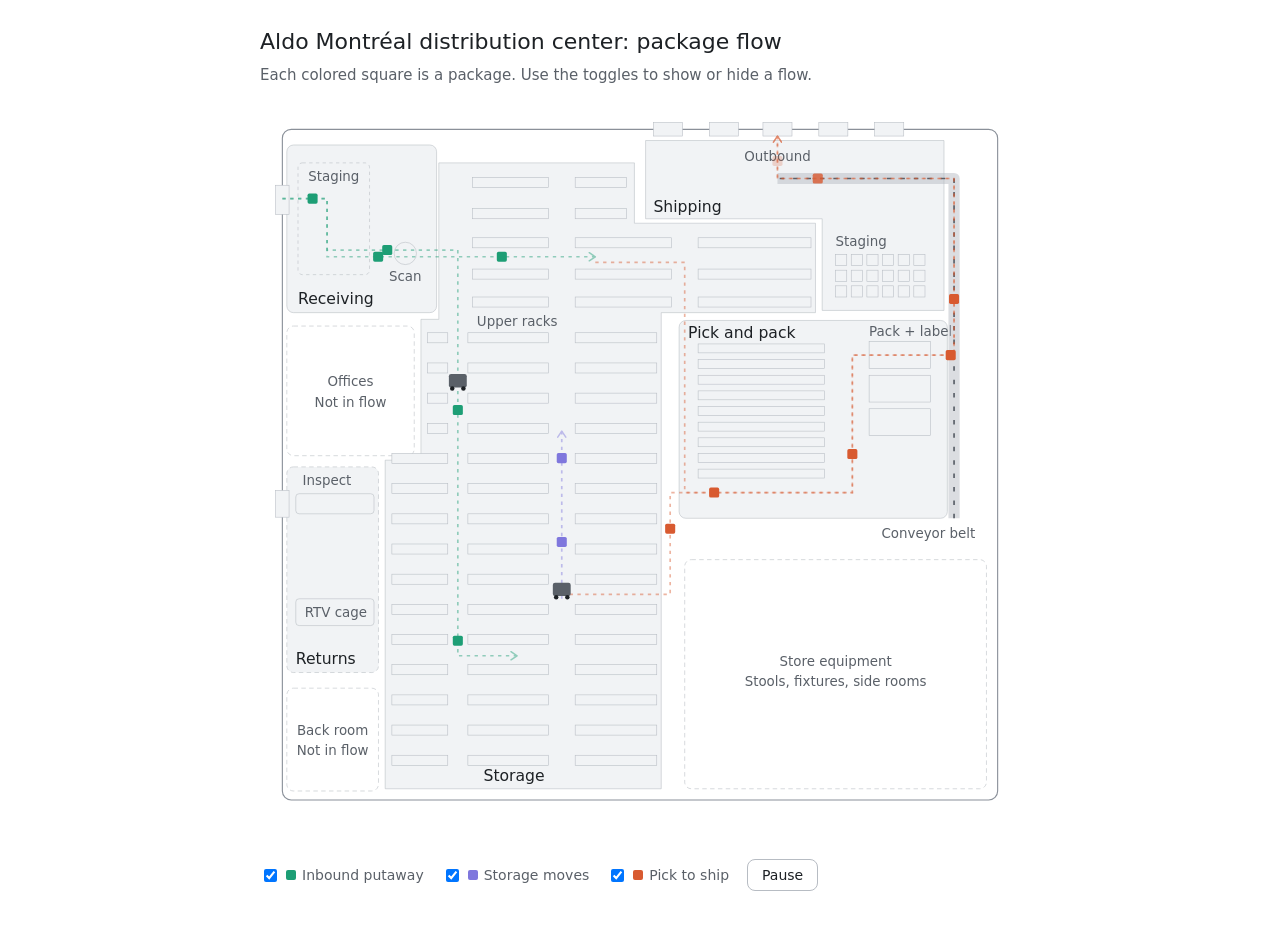
==== aldo.html @ 386e759f "Add files via upload" ====
<!DOCTYPE html>
<html lang="en">
<head>
<meta charset="utf-8">
<meta name="viewport" content="width=device-width, initial-scale=1">
<title>Aldo Montréal distribution center: package flow</title>
<style>
:root{
  --bg:#ffffff;
  --text-primary:#1d2125;
  --text-secondary:#5a6068;
  --surface-1:#f1f3f5;
  --border-strong:#b7bcc3;
  --border-stronger:#8a9099;
  --accent:#185FA5;
}
@media (prefers-color-scheme:dark){
  :root{
    --bg:#16191d;
    --text-primary:#eceef0;
    --text-secondary:#a4aab2;
    --surface-1:#22272d;
    --border-strong:#4a525c;
    --border-stronger:#6b7480;
    --accent:#85B7EB;
  }
}
*{box-sizing:border-box}
html,body{margin:0;background:var(--bg);color:var(--text-primary)}
body{font-family:system-ui,-apple-system,"Segoe UI",Roboto,sans-serif;line-height:1.6;padding:24px 16px 48px}
main{max-width:760px;margin:0 auto}
h1{font-size:22px;font-weight:500;margin:0 0 4px}
p.sub{margin:0 0 20px;color:var(--text-secondary);font-size:15px}
svg{display:block;width:100%;height:auto}
.box{fill:var(--surface-1);stroke:var(--border-strong)}
svg text{font-family:inherit}
.ts{font-size:12px;fill:var(--text-secondary)}
.th{font-size:14px;font-weight:500;fill:var(--text-primary)}
@keyframes belt{to{stroke-dashoffset:-24}}
@media (prefers-reduced-motion:no-preference){.belt{animation:belt 1s linear infinite}}
#dc.paused .belt{animation-play-state:paused}
.lg{display:flex;flex-wrap:wrap;gap:8px 18px;align-items:center;margin:14px 0 0;font-size:14px;color:var(--text-secondary)}
.lg label{display:flex;align-items:center;gap:6px;cursor:pointer}
.sw{width:10px;height:10px;border-radius:2px;display:inline-block}
button{font:inherit;font-size:14px;color:var(--text-primary);background:transparent;border:1px solid var(--border-strong);border-radius:8px;padding:4px 14px;cursor:pointer}
button:hover{background:var(--surface-1)}
:focus-visible{outline:2px solid var(--accent);outline-offset:2px}
</style>
</head>
<body>
<main>
<h1>Aldo Montréal distribution center: package flow</h1>
<p class="sub">Each colored square is a package. Use the toggles to show or hide a flow.</p>

<svg id="dc" viewBox="0 0 680 660" role="img" aria-labelledby="t d">
<title id="t">Distribution center floor plan with animated package flow</title>
<desc id="d">Receiving top left, one storage section running from the top down to the bottom, a wide shipping area across the top right, pick and pack right of storage feeding a long conveyor along the right wall, and unused rooms elsewhere.</desc>
<defs><marker id="arrow" viewBox="0 0 10 10" refX="8" refY="5" markerWidth="6" markerHeight="6" orient="auto-start-reverse"><path d="M2 1L8 5L2 9" fill="none" stroke="context-stroke" stroke-width="1.5" stroke-linecap="round" stroke-linejoin="round"/></marker></defs>
<rect x="20" y="20" width="640" height="600" rx="8" fill="none" stroke="var(--border-stronger)" stroke-width="1"/>

<g>
<rect class="box" x="24" y="34" width="134" height="150" rx="6" stroke-width="0.5"/>
<rect class="box" x="14" y="70" width="12" height="26" stroke-width="0.5"/>
<rect class="box" x="34" y="50" width="64" height="100" rx="4" stroke-width="0.5" stroke-dasharray="3 3"/>
<text class="ts" x="66" y="66" text-anchor="middle">Staging</text>
<circle class="box" cx="130" cy="131" r="10" stroke-width="0.5"/>
<text class="ts" x="130" y="156" text-anchor="middle">Scan</text>
<text class="th" x="34" y="176">Receiving</text>
</g>

<rect x="24" y="196" width="114" height="116" rx="6" fill="none" stroke="var(--border-strong)" stroke-width="0.5" stroke-dasharray="4 3"/>
<text class="ts" x="81" y="250" text-anchor="middle">Offices</text>
<text class="ts" x="81" y="268" text-anchor="middle">Not in flow</text>

<rect class="box" x="24" y="322" width="82" height="184" rx="6" stroke-width="0.5" stroke-dasharray="4 3"/>
<rect class="box" x="14" y="343" width="12" height="24" stroke-width="0.5"/>
<text class="ts" x="38" y="338">Inspect</text>
<rect class="box" x="32" y="346" width="70" height="18" rx="3" stroke-width="0.5"/>
<rect class="box" x="32" y="440" width="70" height="24" rx="3" stroke-width="0.5"/>
<text class="ts" x="40" y="456">RTV cage</text>
<text class="th" x="32" y="498">Returns</text>

<g>
<path d="M160 50H335V104H497V184H359V610H112V316H144V190H160Z" fill="var(--surface-1)" stroke="var(--border-strong)" stroke-width="0.5" stroke-linejoin="round"/>
<g id="racks"></g>
<text class="ts" x="194" y="196">Upper racks</text>
<text class="th" x="200" y="603">Storage</text>
</g>

<g>
<path d="M345 30H612V182H503V100H345Z" fill="var(--surface-1)" stroke="var(--border-strong)" stroke-width="0.5" stroke-linejoin="round"/>
<rect class="box" x="352" y="14" width="26" height="12" stroke-width="0.5"/>
<rect class="box" x="402" y="14" width="26" height="12" stroke-width="0.5"/>
<rect class="box" x="450" y="14" width="26" height="12" stroke-width="0.5"/>
<rect class="box" x="500" y="14" width="26" height="12" stroke-width="0.5"/>
<rect class="box" x="550" y="14" width="26" height="12" stroke-width="0.5"/>
<text class="ts" x="463" y="48" text-anchor="middle">Outbound</text>
<text class="ts" x="515" y="124">Staging</text>
<g id="stg"></g>
<text class="th" x="352" y="94">Shipping</text>
</g>

<g>
<rect class="box" x="375" y="191" width="240" height="177" rx="6" stroke-width="0.5"/>
<text class="th" x="383" y="207">Pick and pack</text>
<g id="pick"></g>
<text class="ts" x="545" y="205">Pack + label</text>
<rect class="box" x="545" y="210" width="55" height="24" stroke-width="0.5"/>
<rect class="box" x="545" y="240" width="55" height="24" stroke-width="0.5"/>
<rect class="box" x="545" y="270" width="55" height="24" stroke-width="0.5"/>
</g>

<rect x="24" y="520" width="82" height="92" rx="6" fill="none" stroke="var(--border-strong)" stroke-width="0.5" stroke-dasharray="4 3"/>
<text class="ts" x="65" y="562" text-anchor="middle">Back room</text>
<text class="ts" x="65" y="580" text-anchor="middle">Not in flow</text>
<rect x="380" y="405" width="270" height="205" rx="6" fill="none" stroke="var(--border-strong)" stroke-width="0.5" stroke-dasharray="4 3"/>
<text class="ts" x="515" y="500" text-anchor="middle">Store equipment</text>
<text class="ts" x="515" y="518" text-anchor="middle">Stools, fixtures, side rooms</text>

<path d="M621 368L621 64L463 64" fill="none" stroke="var(--border-strong)" stroke-width="10" stroke-linejoin="round" opacity="0.5"/>
<path class="belt" d="M621 368L621 64L463 64" fill="none" stroke="var(--text-secondary)" stroke-width="1.5" stroke-dasharray="4 8" stroke-linejoin="round"/>
<text class="ts" x="640" y="386" text-anchor="end">Conveyor belt</text>

<g id="L-in"></g><g id="L-int"></g><g id="L-out"></g><g id="carts"></g>
</svg>

<div class="lg">
<label><input type="checkbox" checked data-l="in"><span class="sw" style="background:#1D9E75"></span>Inbound putaway</label>
<label><input type="checkbox" checked data-l="int"><span class="sw" style="background:#7F77DD"></span>Storage moves</label>
<label><input type="checkbox" checked data-l="out"><span class="sw" style="background:#D85A30"></span>Pick to ship</label>
<button id="pp" type="button">Pause</button>
</div>
</main>

<script>
const NS='http://www.w3.org/2000/svg';
function el(t,a,p){const e=document.createElementNS(NS,t);for(const k in a)e.setAttribute(k,a[k]);if(p)p.appendChild(e);return e;}
function seg(g,y,list){list.forEach(s=>{if(s[1]-s[0]>=14)el('rect',{class:'box',x:s[0],y:y,width:s[1]-s[0],height:9,'stroke-width':0.5},g);});}
const racks=document.getElementById('racks');
[63,91].forEach(y=>seg(racks,y,[[190,258],[282,328]]));
[117,145,170].forEach(y=>seg(racks,y,[[190,258],[282,368],[392,493]]));
for(let i=0;i<15;i++){const x0=i<4?150:118;seg(racks,202+27*i,[[x0,168],[186,258],[282,355]]);}
const pick=document.getElementById('pick');
for(let i=0;i<9;i++)el('rect',{class:'box',x:392,y:212+14*i,width:113,height:8,'stroke-width':0.5},pick);
const stg=document.getElementById('stg');
for(let r=0;r<3;r++)for(let c=0;c<6;c++)el('rect',{class:'box',x:515+14*c,y:132+14*r,width:10,height:10,'stroke-width':0.5},stg);
const tail='L530 345L530 222L621 222L621 64L463 64L463 26';
const flows=[
{l:'in',c:'#1D9E75',d:9,n:[3,3],p:['M20 82L60 82L60 128L177 128L177 491L230 491','M20 82L60 82L60 134L300 134']},
{l:'int',c:'#7F77DD',d:6,n:[2],p:['M270 440L270 290']},
{l:'out',c:'#D85A30',d:12,n:[4,3],p:['M270 436L367 436L367 345'+tail,'M300 139L380 139L380 345'+tail]}
];
flows.forEach(f=>{const g=document.getElementById('L-'+f.l);
f.p.forEach((path,pi)=>{
el('path',{d:path,fill:'none',stroke:f.c,'stroke-width':1.5,'stroke-dasharray':'3 4',opacity:0.45,'marker-end':'url(#arrow)'},g);
const k=f.n[pi];
for(let i=0;i<k;i++){
const b=(-(i*f.d/k)-pi*1.7)+'s';
const pk=el('g',{},g);
el('rect',{x:-4.5,y:-4.5,width:9,height:9,rx:1.5,fill:f.c},pk);
el('animateMotion',{path:path,dur:f.d+'s',begin:b,repeatCount:'indefinite'},pk);
el('animate',{attributeName:'opacity',values:'0;1;1;0',keyTimes:'0;0.06;0.9;1',dur:f.d+'s',begin:b,repeatCount:'indefinite'},pk);
}});});
const cg=document.getElementById('carts');
[['M270 580L270 215L270 580',10,'0s'],['M177 580L177 215L177 580',13,'-5s']].forEach(c=>{
const g=el('g',{},cg);
el('rect',{x:-8,y:-6,width:16,height:12,rx:2,fill:'var(--text-secondary)'},g);
el('circle',{cx:-5,cy:7,r:2,fill:'var(--text-primary)'},g);
el('circle',{cx:5,cy:7,r:2,fill:'var(--text-primary)'},g);
el('animateMotion',{path:c[0],dur:c[1]+'s',begin:c[2],repeatCount:'indefinite'},g);
});
document.querySelectorAll('input[data-l]').forEach(i=>i.addEventListener('change',()=>{document.getElementById('L-'+i.dataset.l).style.display=i.checked?'':'none';}));
const svg=document.getElementById('dc');let paused=false;
document.getElementById('pp').addEventListener('click',e=>{paused=!paused;if(paused){svg.pauseAnimations();}else{svg.unpauseAnimations();}svg.classList.toggle('paused',paused);e.target.textContent=paused?'Play':'Pause';});
</script>
</body>
</html>
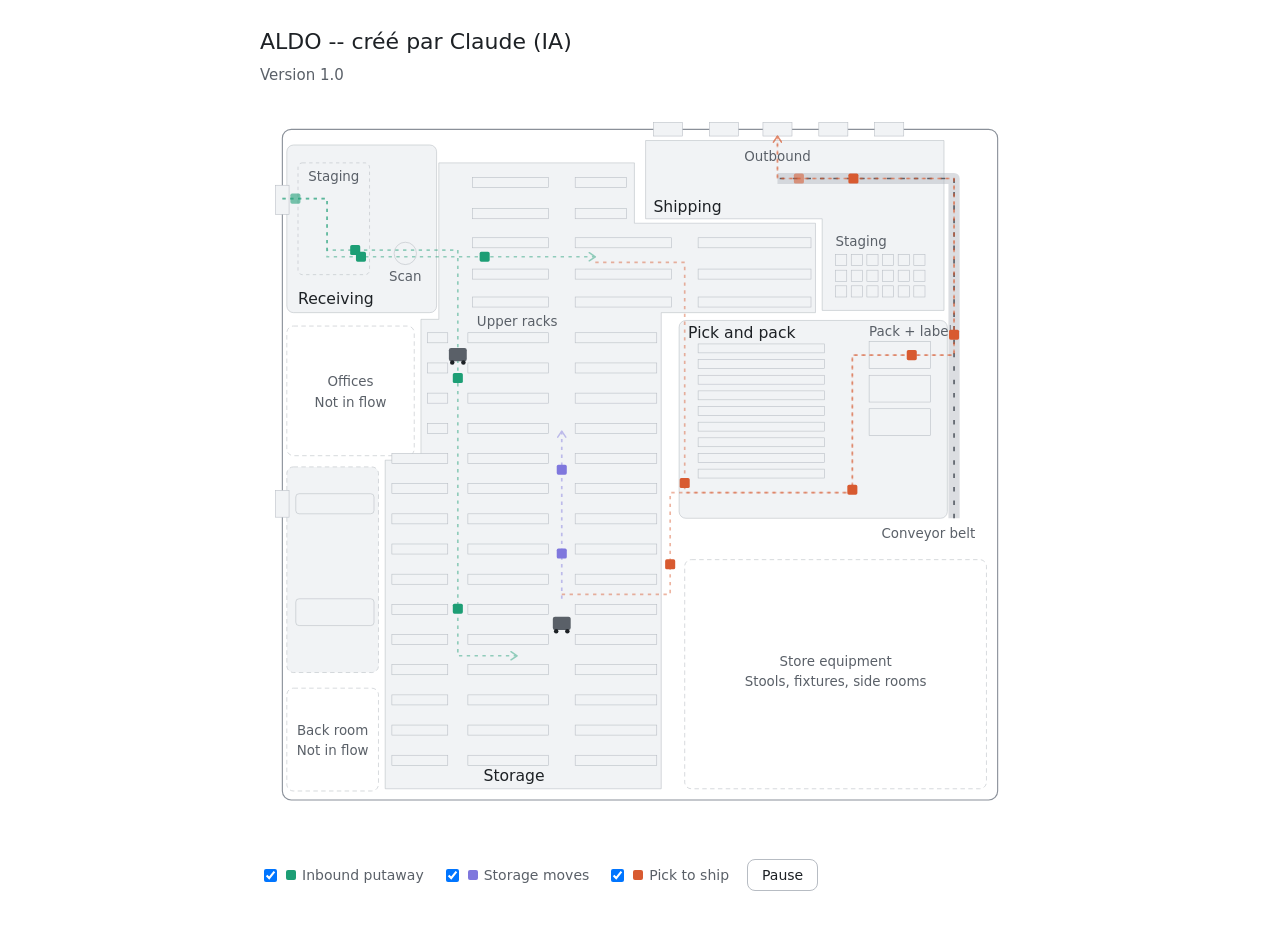
==== commit 4a9f103b: "Update title and header in aldo.html" ====
--- a/aldo.html
+++ b/aldo.html
@@ -3,7 +3,7 @@
 <head>
 <meta charset="utf-8">
 <meta name="viewport" content="width=device-width, initial-scale=1">
-<title>Aldo Montréal distribution center: package flow</title>
+<title>ALDO</title>
 <style>
 :root{
   --bg:#ffffff;
@@ -49,8 +49,8 @@
 </head>
 <body>
 <main>
-<h1>Aldo Montréal distribution center: package flow</h1>
-<p class="sub">Each colored square is a package. Use the toggles to show or hide a flow.</p>
+<h1>ALDO -- créé par Claude (IA)</h1>
+<p class="sub">Version 1.0</p>
 
 <svg id="dc" viewBox="0 0 680 660" role="img" aria-labelledby="t d">
 <title id="t">Distribution center floor plan with animated package flow</title>
@@ -74,11 +74,11 @@
 
 <rect class="box" x="24" y="322" width="82" height="184" rx="6" stroke-width="0.5" stroke-dasharray="4 3"/>
 <rect class="box" x="14" y="343" width="12" height="24" stroke-width="0.5"/>
-<text class="ts" x="38" y="338">Inspect</text>
+
 <rect class="box" x="32" y="346" width="70" height="18" rx="3" stroke-width="0.5"/>
 <rect class="box" x="32" y="440" width="70" height="24" rx="3" stroke-width="0.5"/>
-<text class="ts" x="40" y="456">RTV cage</text>
-<text class="th" x="32" y="498">Returns</text>
+
+
 
 <g>
 <path d="M160 50H335V104H497V184H359V610H112V316H144V190H160Z" fill="var(--surface-1)" stroke="var(--border-strong)" stroke-width="0.5" stroke-linejoin="round"/>
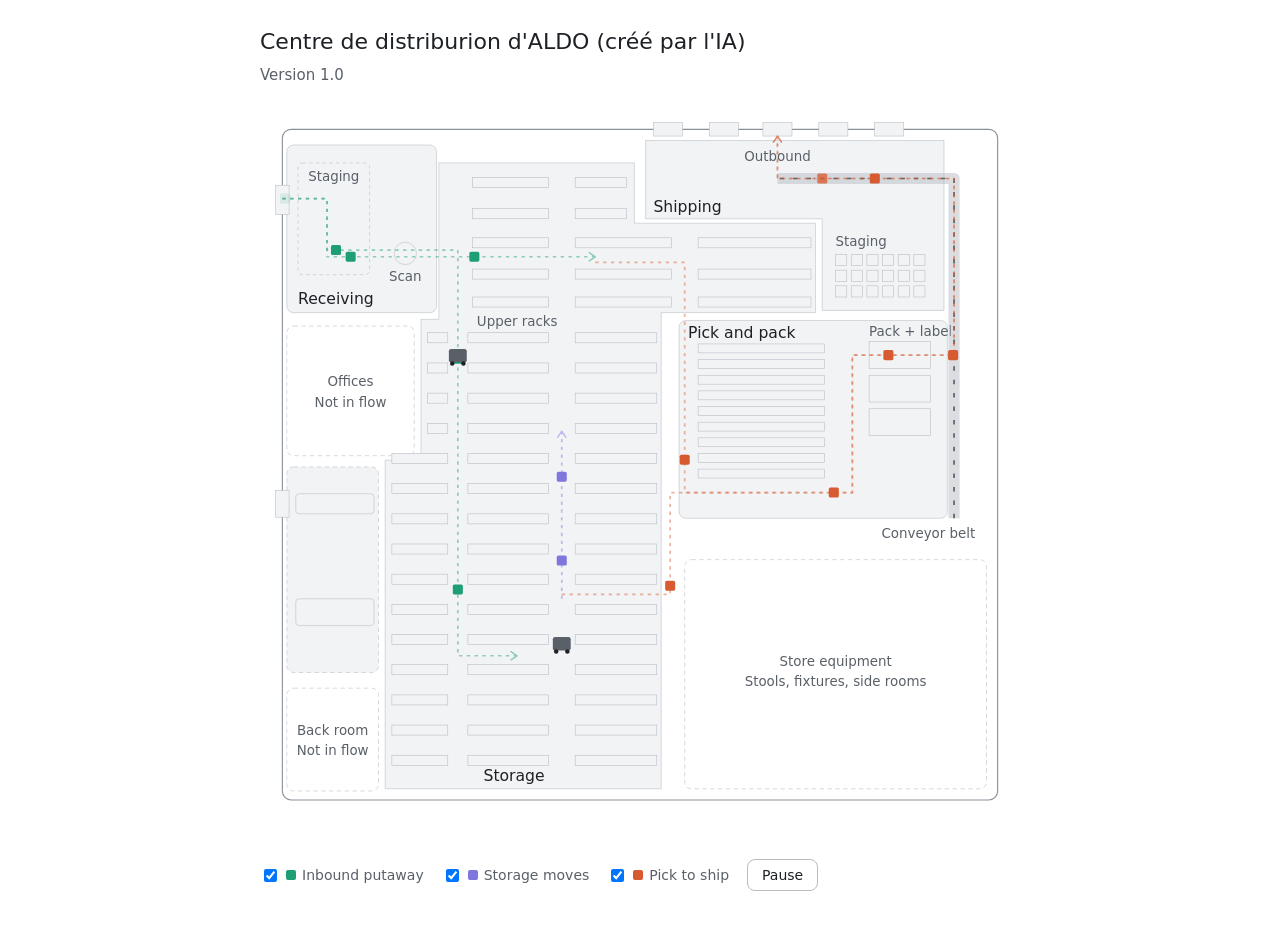
==== commit 41a6de77: "Update header text in aldo.html" ====
--- a/aldo.html
+++ b/aldo.html
@@ -49,7 +49,7 @@
 </head>
 <body>
 <main>
-<h1>ALDO -- créé par Claude (IA)</h1>
+<h1>Centre de distriburion d'ALDO (créé par l'IA)</h1>
 <p class="sub">Version 1.0</p>
 
 <svg id="dc" viewBox="0 0 680 660" role="img" aria-labelledby="t d">
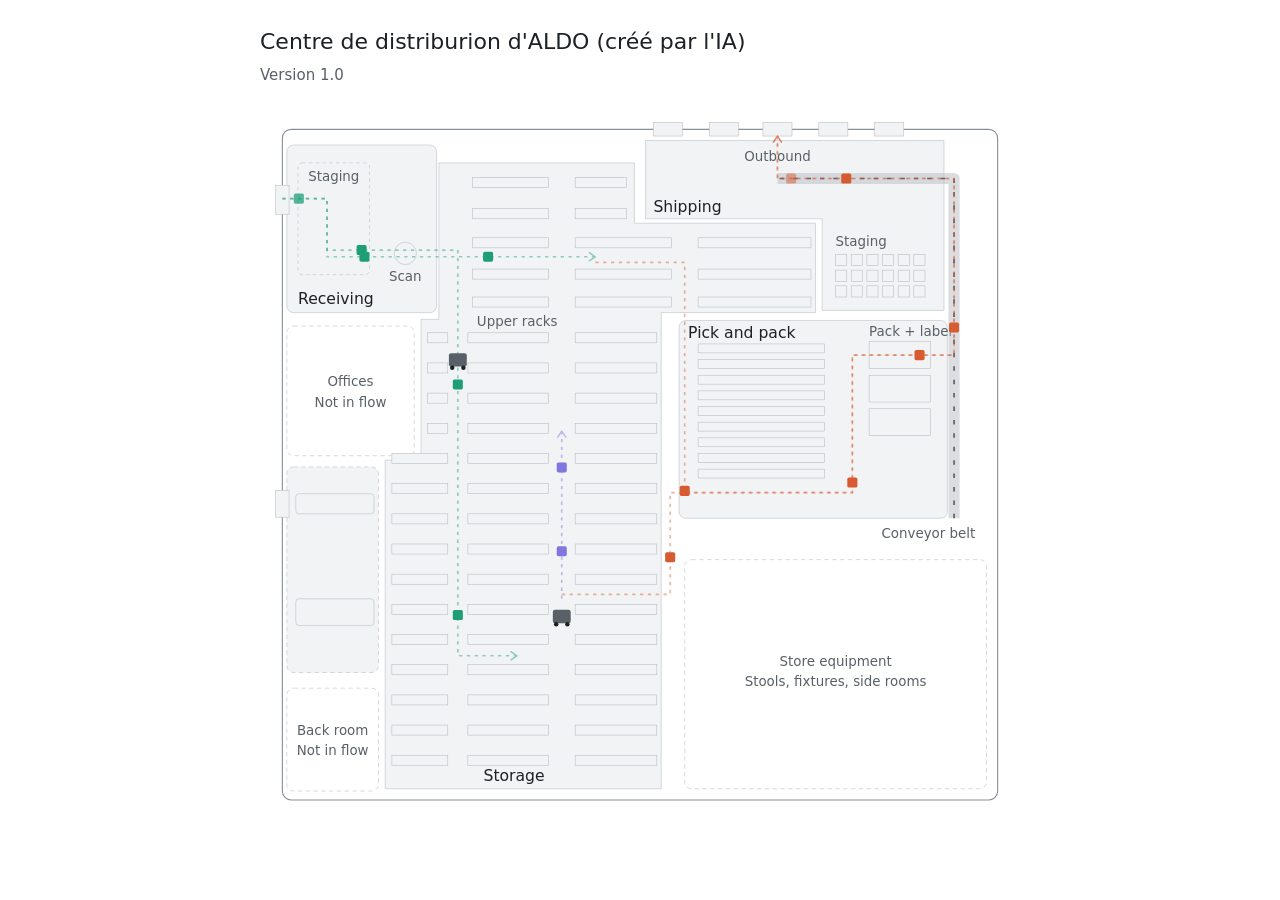
==== commit e3a9d13c: "Remove checkbox options from aldo.html Removed the checkbox options for inbound putaway, storage mov" ====
--- a/aldo.html
+++ b/aldo.html
@@ -123,13 +123,7 @@
 
 <g id="L-in"></g><g id="L-int"></g><g id="L-out"></g><g id="carts"></g>
 </svg>
-
-<div class="lg">
-<label><input type="checkbox" checked data-l="in"><span class="sw" style="background:#1D9E75"></span>Inbound putaway</label>
-<label><input type="checkbox" checked data-l="int"><span class="sw" style="background:#7F77DD"></span>Storage moves</label>
-<label><input type="checkbox" checked data-l="out"><span class="sw" style="background:#D85A30"></span>Pick to ship</label>
-<button id="pp" type="button">Pause</button>
-</div>
+  
 </main>
 
 <script>
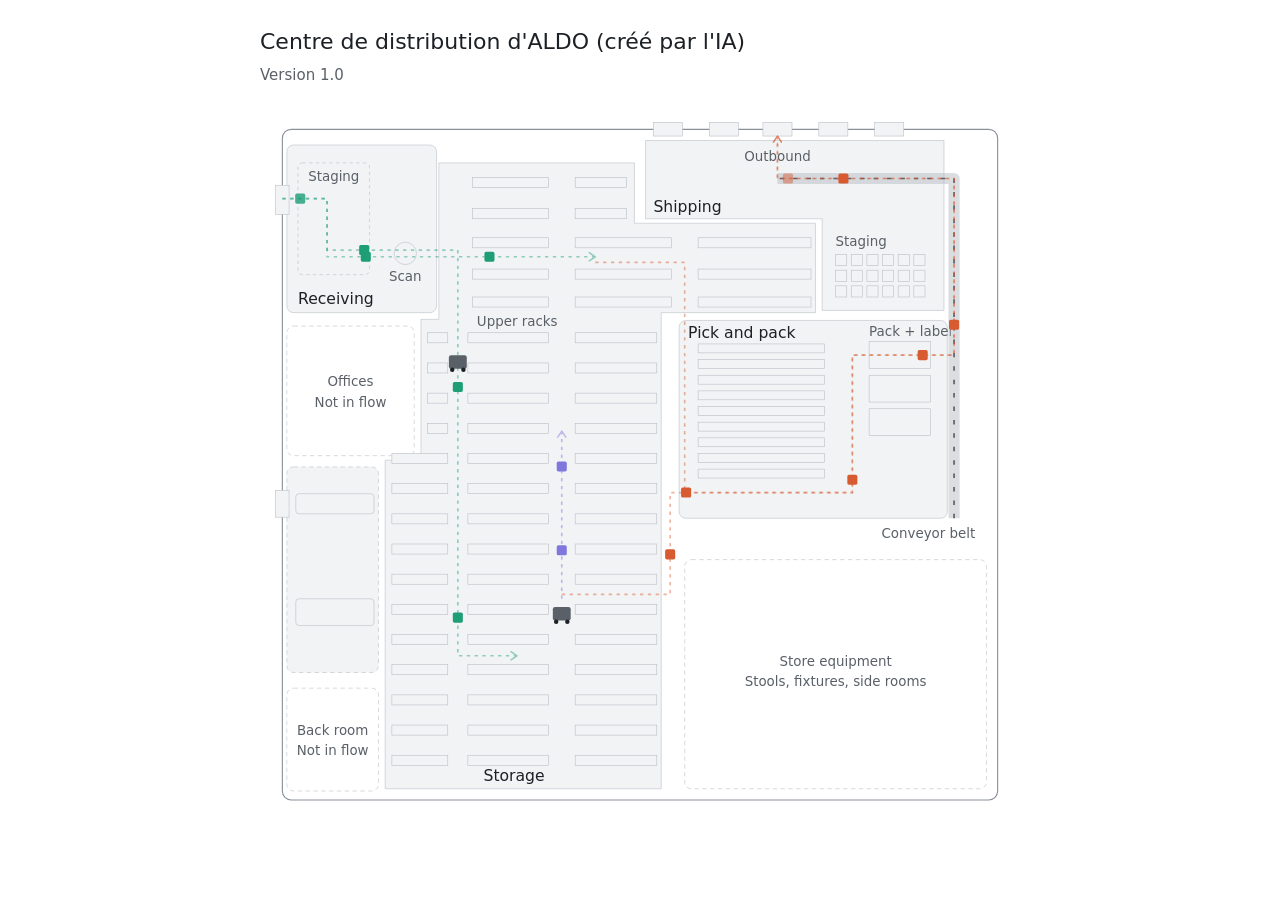
==== commit 6696763f: "Fix typo in heading for ALDO distribution center" ====
--- a/aldo.html
+++ b/aldo.html
@@ -49,7 +49,7 @@
 </head>
 <body>
 <main>
-<h1>Centre de distriburion d'ALDO (créé par l'IA)</h1>
+<h1>Centre de distribution d'ALDO (créé par l'IA)</h1>
 <p class="sub">Version 1.0</p>
 
 <svg id="dc" viewBox="0 0 680 660" role="img" aria-labelledby="t d">
